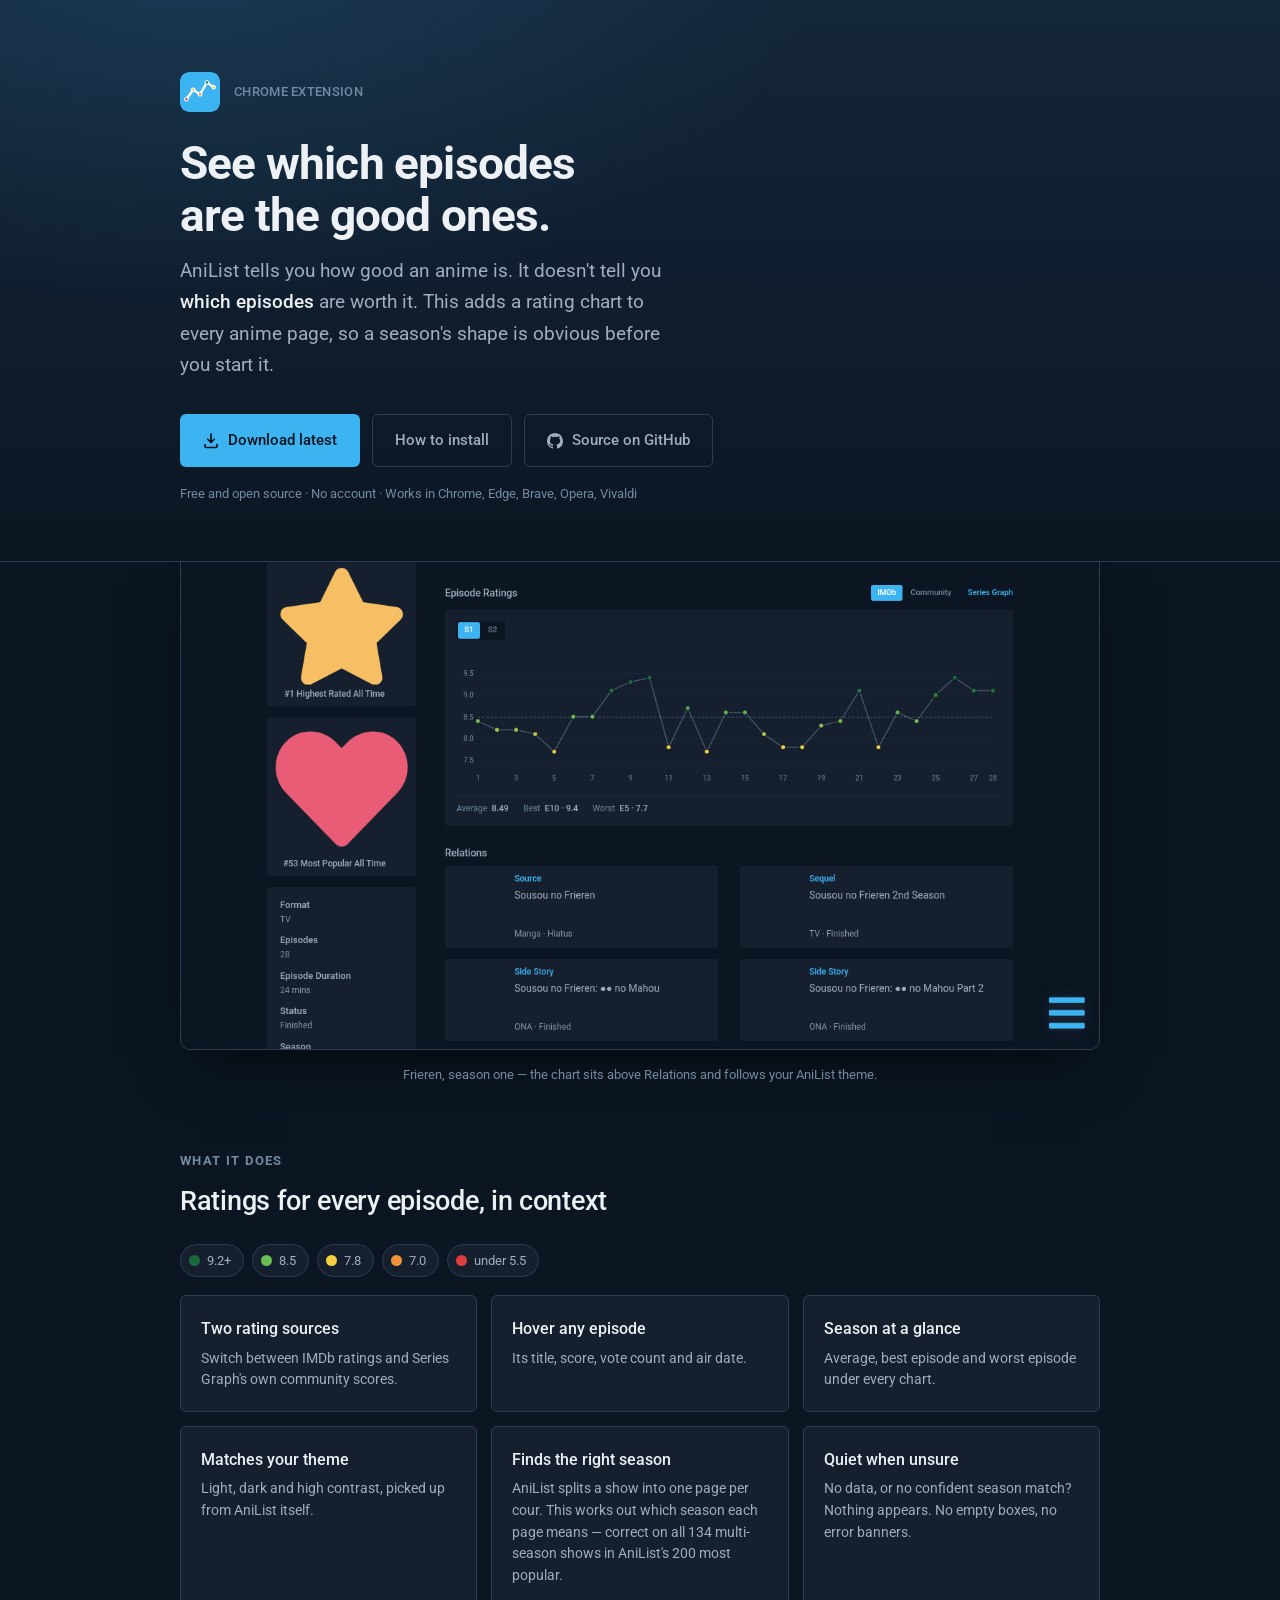
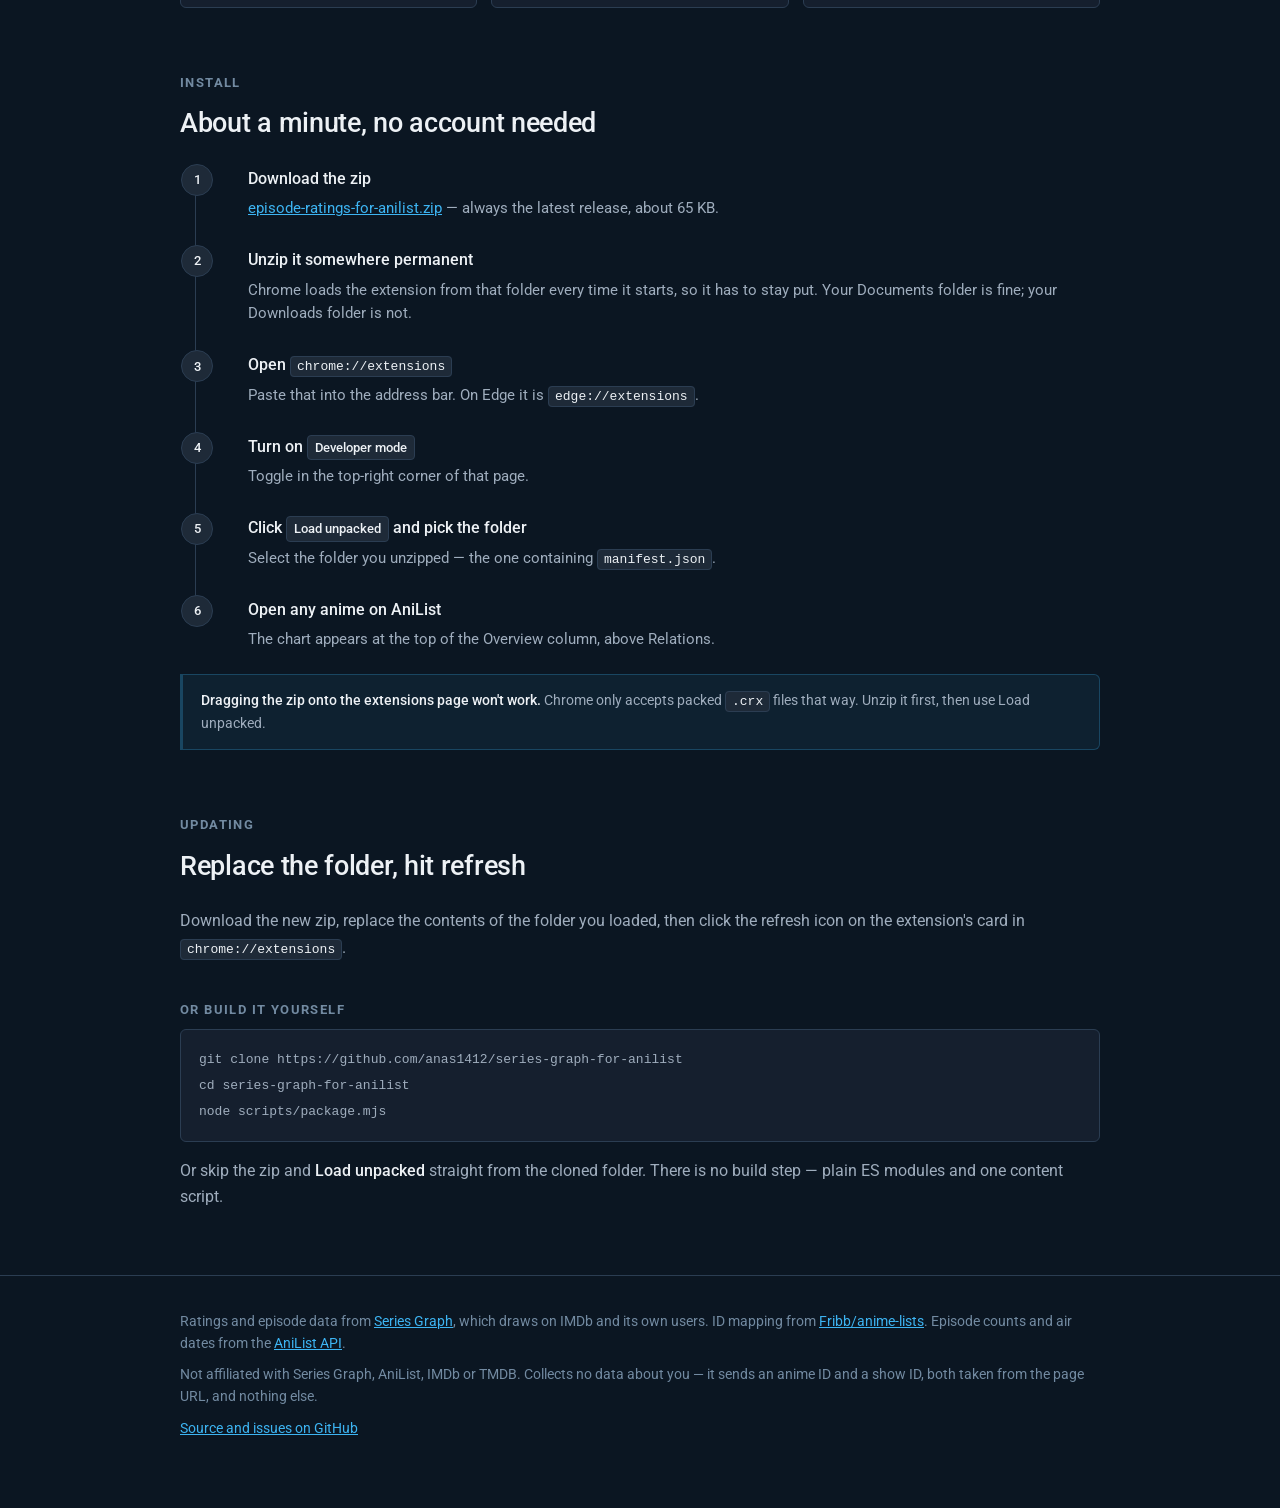
==== docs/index.html @ ab1e8917 "Episode ratings chart on AniList anime pages A Chrome MV3 extension that fetches per-episode ratings" ====
<!doctype html>
<html lang="en">
<head>
<meta charset="utf-8">
<meta name="viewport" content="width=device-width, initial-scale=1">
<title>Episode Ratings for AniList</title>
<meta name="description" content="A Chrome extension that adds a per-episode rating chart to AniList anime pages.">
<meta property="og:title" content="Episode Ratings for AniList">
<meta property="og:description" content="See which episodes are the good ones, right on the AniList page.">
<meta property="og:type" content="website">
<link rel="icon" href="../icons/icon-128.png">
<link rel="preconnect" href="https://fonts.googleapis.com">
<link rel="preconnect" href="https://fonts.gstatic.com" crossorigin>
<link href="https://fonts.googleapis.com/css2?family=Roboto:wght@400;500;700&display=swap" rel="stylesheet">
<style>
  :root {
    --bg: #0b1622;
    --surface: #151f2e;
    --surface-2: #1e2a38;
    --line: #2b3d52;
    --text: #9fadbd;
    --bright: #edf1f5;
    --dim: #728aa1;
    --blue: #3db4f2;
    --green: #6abe54;
    --deep: #186a3b;
    --yellow: #f4d03f;
    --orange: #f0913c;
    --red: #e03e3e;
    --radius: 6px;
  }

  * { box-sizing: border-box; }

  html { scroll-behavior: smooth; }

  body {
    margin: 0;
    background: var(--bg);
    color: var(--text);
    font: 400 16px/1.65 Roboto, -apple-system, BlinkMacSystemFont, "Segoe UI", sans-serif;
    -webkit-font-smoothing: antialiased;
  }

  a { color: var(--blue); }

  .wrap { width: min(920px, 100% - 40px); margin: 0 auto; }

  /* ---------- hero ---------- */

  header {
    position: relative;
    padding: 72px 0 56px;
    background:
      radial-gradient(90% 120% at 15% -10%, rgba(61, 180, 242, 0.14) 0%, transparent 55%),
      linear-gradient(180deg, #14263a 0%, var(--bg) 100%);
    border-bottom: 1px solid var(--line);
    overflow: hidden;
  }

  .brand { display: flex; align-items: center; gap: 14px; margin-bottom: 26px; }
  .brand img { width: 40px; height: 40px; border-radius: 9px; }
  .brand span { font-size: 13px; font-weight: 500; color: var(--dim); letter-spacing: .3px; }

  h1 {
    margin: 0 0 14px;
    font-size: clamp(30px, 5.2vw, 46px);
    font-weight: 700;
    line-height: 1.12;
    letter-spacing: -0.8px;
    color: var(--bright);
  }

  .tagline { margin: 0 0 34px; font-size: clamp(16px, 2.2vw, 19px); max-width: 46ch; }
  .tagline b { color: var(--bright); font-weight: 500; }

  .actions { display: flex; flex-wrap: wrap; gap: 12px; align-items: center; }

  .btn {
    display: inline-flex; align-items: center; gap: 9px;
    padding: 13px 22px; border-radius: var(--radius);
    font-size: 15px; font-weight: 500; text-decoration: none;
    border: 1px solid transparent; transition: background .15s, border-color .15s;
  }
  .btn-main { background: var(--blue); color: #06121c; }
  .btn-main:hover { background: #5cc3f7; }
  .btn-ghost { border-color: var(--line); color: var(--text); }
  .btn-ghost:hover { border-color: var(--dim); color: var(--bright); }
  .btn svg { flex: 0 0 auto; }

  .meta { margin: 16px 0 0; font-size: 13px; color: var(--dim); }
  .meta code { color: var(--text); }

  /* ---------- shot ---------- */

  .shot { margin: -26px 0 0; padding: 0 0 64px; }
  .shot img {
    display: block; width: 100%; height: auto;
    border: 1px solid var(--line); border-radius: 10px;
    box-shadow: 0 24px 60px -20px rgba(0, 0, 0, .75);
  }
  .caption { margin: 14px 0 0; font-size: 13px; color: var(--dim); text-align: center; }

  /* ---------- sections ---------- */

  section { padding: 0 0 64px; }
  h2 {
    margin: 0 0 8px; font-size: 13px; font-weight: 700;
    letter-spacing: 1.4px; text-transform: uppercase; color: var(--dim);
  }
  h3 { margin: 0 0 20px; font-size: clamp(22px, 3.4vw, 27px); font-weight: 500; color: var(--bright); letter-spacing: -.3px; }

  .features { display: grid; grid-template-columns: repeat(auto-fit, minmax(230px, 1fr)); gap: 14px; }
  .feature { padding: 20px; background: var(--surface); border: 1px solid var(--line); border-radius: var(--radius); }
  .feature b { display: block; margin-bottom: 5px; color: var(--bright); font-weight: 500; }
  .feature p { margin: 0; font-size: 14px; line-height: 1.55; }

  /* ---------- steps ---------- */

  ol.steps { margin: 0; padding: 0; list-style: none; counter-reset: step; }
  ol.steps > li {
    counter-increment: step;
    position: relative;
    padding: 0 0 26px 52px;
    border-left: 1px solid var(--line);
    margin-left: 15px;
  }
  ol.steps > li:last-child { border-left-color: transparent; padding-bottom: 0; }
  ol.steps > li::before {
    content: counter(step);
    position: absolute; left: -15px; top: -2px;
    width: 30px; height: 30px; border-radius: 50%;
    background: var(--surface-2); border: 1px solid var(--line);
    color: var(--bright); font-size: 13px; font-weight: 500;
    display: grid; place-items: center;
  }
  ol.steps b { color: var(--bright); font-weight: 500; }
  ol.steps p { margin: 5px 0 0; font-size: 14.5px; }

  kbd {
    display: inline-block; padding: 2px 7px; border-radius: 4px;
    background: var(--surface-2); border: 1px solid var(--line);
    font: 500 13px/1.5 Roboto, sans-serif; color: var(--bright);
  }
  code {
    padding: 2px 6px; border-radius: 4px;
    background: var(--surface-2); border: 1px solid var(--line);
    font-family: ui-monospace, SFMono-Regular, Menlo, Consolas, monospace;
    font-size: 13px; color: var(--bright);
  }
  pre {
    margin: 0; padding: 16px 18px; overflow-x: auto;
    background: var(--surface); border: 1px solid var(--line); border-radius: var(--radius);
  }
  pre code { padding: 0; background: none; border: 0; font-size: 13px; line-height: 1.7; color: var(--text); }

  .note {
    margin-top: 22px; padding: 14px 18px;
    background: rgba(61, 180, 242, .07);
    border: 1px solid rgba(61, 180, 242, .25);
    border-left-width: 3px;
    border-radius: 0 var(--radius) var(--radius) 0;
    font-size: 14px;
  }
  .note b { color: var(--bright); font-weight: 500; }

  /* ---------- scale ---------- */

  .scale { display: flex; flex-wrap: wrap; gap: 8px; margin: 0 0 18px; }
  .chip {
    display: inline-flex; align-items: center; gap: 7px;
    padding: 5px 12px 5px 8px; border-radius: 100px;
    background: var(--surface); border: 1px solid var(--line);
    font-size: 13px;
  }
  .dot { width: 11px; height: 11px; border-radius: 50%; }

  /* ---------- footer ---------- */

  footer {
    padding: 34px 0 60px;
    border-top: 1px solid var(--line);
    font-size: 13.5px; color: var(--dim);
  }
  footer p { margin: 0 0 9px; }

  @media (max-width: 560px) {
    header { padding: 48px 0 40px; }
    .actions { flex-direction: column; align-items: stretch; }
    .btn { justify-content: center; }
  }
</style>
</head>
<body>

<header>
  <div class="wrap">
    <div class="brand">
      <img src="../icons/icon-128.png" alt="">
      <span>CHROME EXTENSION</span>
    </div>
    <h1>See which episodes<br>are the good ones.</h1>
    <p class="tagline">
      AniList tells you how good an anime is. It doesn't tell you <b>which episodes</b>
      are worth it. This adds a rating chart to every anime page, so a season's shape is
      obvious before you start it.
    </p>
    <div class="actions">
      <a class="btn btn-main"
         href="https://github.com/anas1412/series-graph-for-anilist/releases/latest/download/episode-ratings-for-anilist.zip">
        <svg width="16" height="16" viewBox="0 0 16 16" fill="currentColor" aria-hidden="true">
          <path d="M8 1v8.5M8 9.5 4.75 6.25M8 9.5l3.25-3.25" stroke="currentColor" stroke-width="1.7"
                stroke-linecap="round" stroke-linejoin="round" fill="none"/>
          <path d="M2 11.5v1.75A1.25 1.25 0 0 0 3.25 14.5h9.5A1.25 1.25 0 0 0 14 13.25V11.5"
                stroke="currentColor" stroke-width="1.7" stroke-linecap="round" fill="none"/>
        </svg>
        Download latest
      </a>
      <a class="btn btn-ghost" href="#install">How to install</a>
      <a class="btn btn-ghost" href="https://github.com/anas1412/series-graph-for-anilist">
        <svg width="16" height="16" viewBox="0 0 16 16" fill="currentColor" aria-hidden="true">
          <path d="M8 0C3.58 0 0 3.58 0 8c0 3.54 2.29 6.53 5.47 7.59.4.07.55-.17.55-.38
                   0-.19-.01-.82-.01-1.49-2.01.37-2.53-.49-2.69-.94-.09-.23-.48-.94-.82-1.13-.28-.15-.68-.52-.01-.53.63-.01
                   1.08.58 1.23.82.72 1.21 1.87.87 2.33.66.07-.52.28-.87.51-1.07-1.78-.2-3.64-.89-3.64-3.95
                   0-.87.31-1.59.82-2.15-.08-.2-.36-1.02.08-2.12 0 0 .67-.21 2.2.82a7.42 7.42 0 0 1 2-.27c.68 0
                   1.36.09 2 .27 1.53-1.04 2.2-.82 2.2-.82.44 1.1.16 1.92.08 2.12.51.56.82 1.27.82 2.15 0 3.07-1.87
                   3.75-3.65 3.95.29.25.54.73.54 1.48 0 1.07-.01 1.93-.01 2.2 0 .21.15.46.55.38A8.01 8.01 0 0 0 16
                   8c0-4.42-3.58-8-8-8z"/>
        </svg>
        Source on GitHub
      </a>
    </div>
    <p class="meta">Free and open source · No account · Works in Chrome, Edge, Brave, Opera, Vivaldi</p>
  </div>
</header>

<div class="shot">
  <div class="wrap">
    <img src="hero.png"
         alt="An AniList anime page with an Episode Ratings chart added above the Relations section, plotting each episode's score across the season.">
    <p class="caption">Frieren, season one — the chart sits above Relations and follows your AniList theme.</p>
  </div>
</div>

<section>
  <div class="wrap">
    <h2>What it does</h2>
    <h3>Ratings for every episode, in context</h3>
    <div class="scale">
      <span class="chip"><span class="dot" style="background:var(--deep)"></span> 9.2+</span>
      <span class="chip"><span class="dot" style="background:var(--green)"></span> 8.5</span>
      <span class="chip"><span class="dot" style="background:var(--yellow)"></span> 7.8</span>
      <span class="chip"><span class="dot" style="background:var(--orange)"></span> 7.0</span>
      <span class="chip"><span class="dot" style="background:var(--red)"></span> under 5.5</span>
    </div>
    <div class="features">
      <div class="feature">
        <b>Two rating sources</b>
        <p>Switch between IMDb ratings and Series Graph's own community scores.</p>
      </div>
      <div class="feature">
        <b>Hover any episode</b>
        <p>Its title, score, vote count and air date.</p>
      </div>
      <div class="feature">
        <b>Season at a glance</b>
        <p>Average, best episode and worst episode under every chart.</p>
      </div>
      <div class="feature">
        <b>Matches your theme</b>
        <p>Light, dark and high contrast, picked up from AniList itself.</p>
      </div>
      <div class="feature">
        <b>Finds the right season</b>
        <p>AniList splits a show into one page per cour. This works out which season each page means — correct on all 134 multi-season shows in AniList's 200 most popular.</p>
      </div>
      <div class="feature">
        <b>Quiet when unsure</b>
        <p>No data, or no confident season match? Nothing appears. No empty boxes, no error banners.</p>
      </div>
    </div>
  </div>
</section>

<section id="install">
  <div class="wrap">
    <h2>Install</h2>
    <h3>About a minute, no account needed</h3>
    <ol class="steps">
      <li>
        <b>Download the zip</b>
        <p>
          <a href="https://github.com/anas1412/series-graph-for-anilist/releases/latest/download/episode-ratings-for-anilist.zip">episode-ratings-for-anilist.zip</a>
          — always the latest release, about 65&nbsp;KB.
        </p>
      </li>
      <li>
        <b>Unzip it somewhere permanent</b>
        <p>Chrome loads the extension from that folder every time it starts, so it has to stay put. Your Documents folder is fine; your Downloads folder is not.</p>
      </li>
      <li>
        <b>Open <code>chrome://extensions</code></b>
        <p>Paste that into the address bar. On Edge it is <code>edge://extensions</code>.</p>
      </li>
      <li>
        <b>Turn on <kbd>Developer mode</kbd></b>
        <p>Toggle in the top-right corner of that page.</p>
      </li>
      <li>
        <b>Click <kbd>Load unpacked</kbd> and pick the folder</b>
        <p>Select the folder you unzipped — the one containing <code>manifest.json</code>.</p>
      </li>
      <li>
        <b>Open any anime on AniList</b>
        <p>The chart appears at the top of the Overview column, above Relations.</p>
      </li>
    </ol>
    <div class="note">
      <b>Dragging the zip onto the extensions page won't work.</b> Chrome only accepts
      packed <code>.crx</code> files that way. Unzip it first, then use Load unpacked.
    </div>
  </div>
</section>

<section>
  <div class="wrap">
    <h2>Updating</h2>
    <h3>Replace the folder, hit refresh</h3>
    <p style="margin:0 0 18px">
      Download the new zip, replace the contents of the folder you loaded, then click the
      refresh icon on the extension's card in <code>chrome://extensions</code>.
    </p>
    <h2 style="margin-top:38px">Or build it yourself</h2>
    <pre><code>git clone https://github.com/anas1412/series-graph-for-anilist
cd series-graph-for-anilist
node scripts/package.mjs</code></pre>
    <p style="margin:16px 0 0">
      Or skip the zip and <b style="color:var(--bright);font-weight:500">Load unpacked</b>
      straight from the cloned folder. There is no build step — plain ES modules and one
      content script.
    </p>
  </div>
</section>

<footer>
  <div class="wrap">
    <p>
      Ratings and episode data from <a href="https://seriesgraph.com">Series Graph</a>, which
      draws on IMDb and its own users. ID mapping from
      <a href="https://github.com/Fribb/anime-lists">Fribb/anime-lists</a>. Episode counts
      and air dates from the <a href="https://anilist.gitbook.io/anilist-apiv2-docs/">AniList API</a>.
    </p>
    <p>
      Not affiliated with Series Graph, AniList, IMDb or TMDB. Collects no data about you —
      it sends an anime ID and a show ID, both taken from the page URL, and nothing else.
    </p>
    <p><a href="https://github.com/anas1412/series-graph-for-anilist">Source and issues on GitHub</a></p>
  </div>
</footer>

</body>
</html>
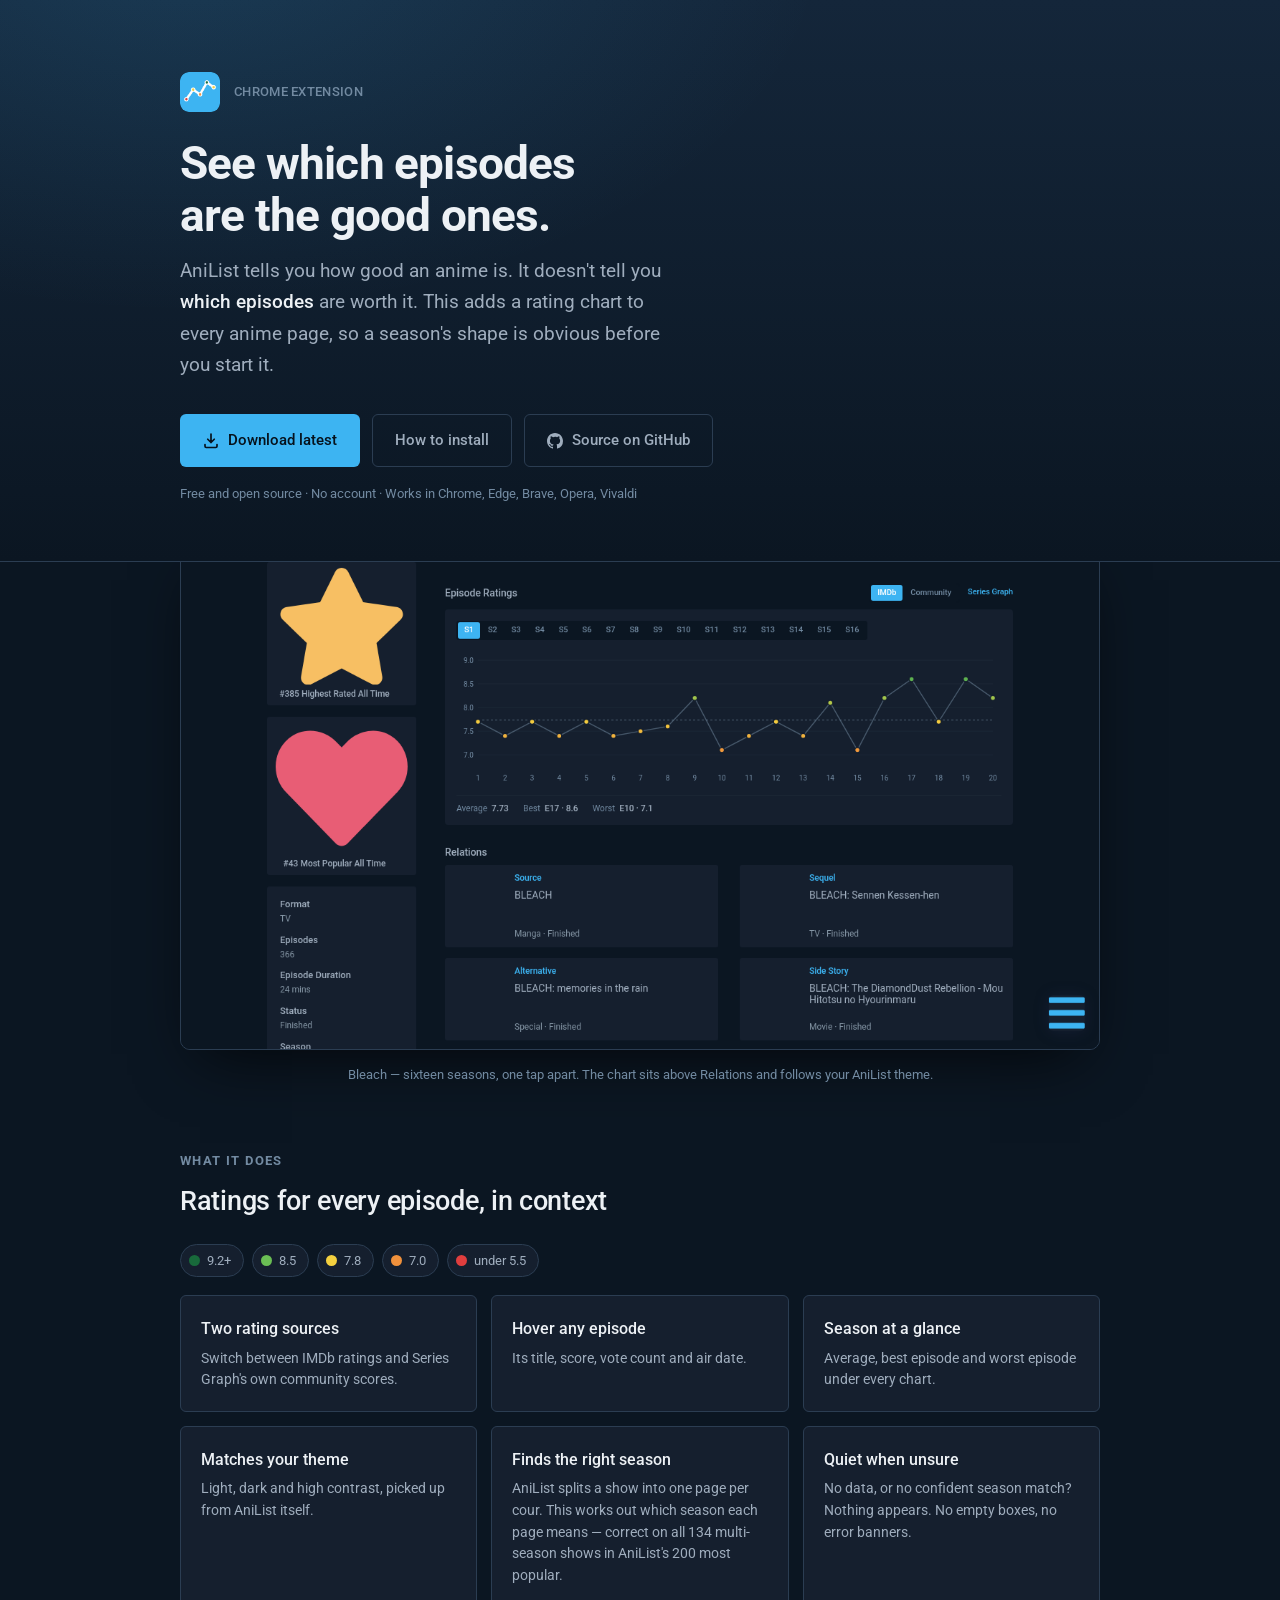
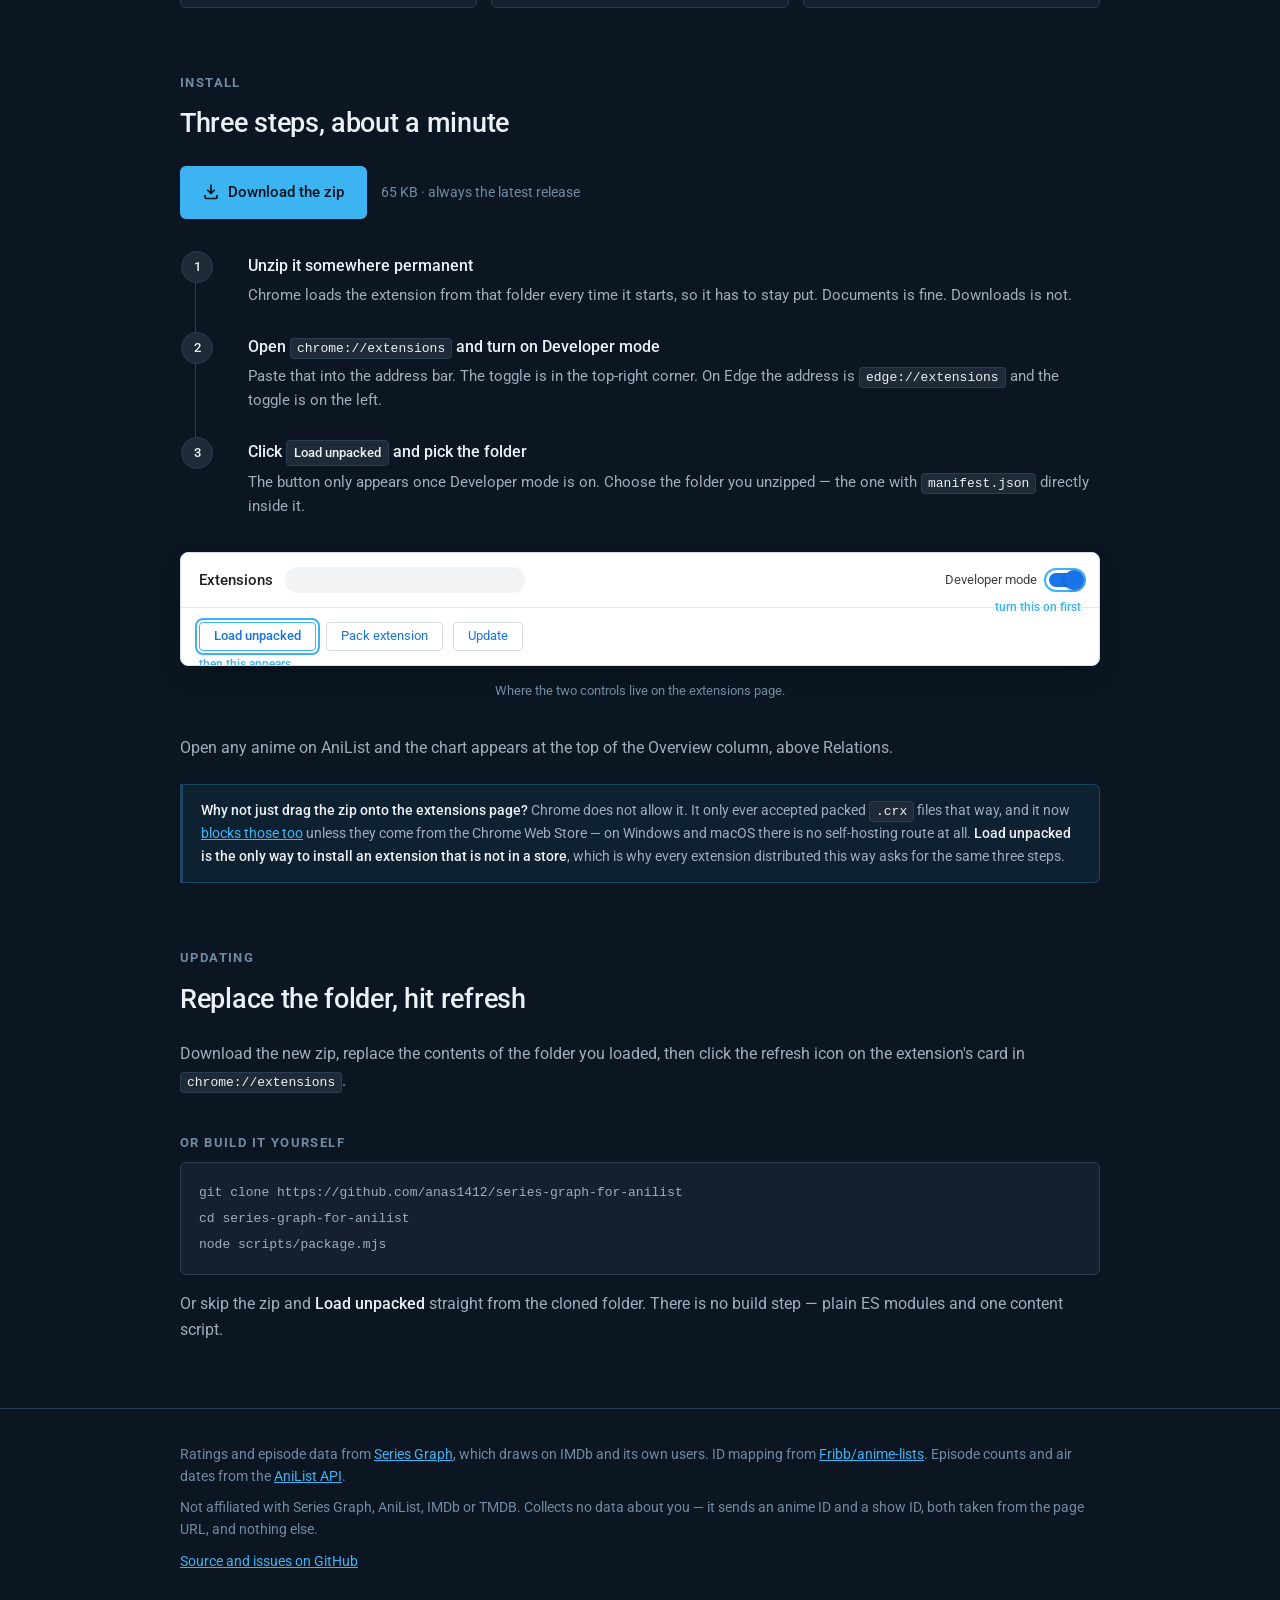
==== commit bc78ab52: "Don't trust a season the dates contradict Fribb maps all four parts of BLEACH: Thousand-Year Blood W" ====
--- a/docs/index.html
+++ b/docs/index.html
@@ -8,7 +8,7 @@
 <meta property="og:title" content="Episode Ratings for AniList">
 <meta property="og:description" content="See which episodes are the good ones, right on the AniList page.">
 <meta property="og:type" content="website">
-<link rel="icon" href="../icons/icon-128.png">
+<link rel="icon" href="icon-128.png">
 <link rel="preconnect" href="https://fonts.googleapis.com">
 <link rel="preconnect" href="https://fonts.gstatic.com" crossorigin>
 <link href="https://fonts.googleapis.com/css2?family=Roboto:wght@400;500;700&display=swap" rel="stylesheet">
@@ -164,6 +164,59 @@
   }
   .note b { color: var(--bright); font-weight: 500; }
 
+  /* ---------- download row ---------- */
+
+  .dl-row { display: flex; flex-wrap: wrap; align-items: center; gap: 14px; margin: 0 0 34px; }
+  .dl-meta { font-size: 13.5px; color: var(--dim); }
+
+  /* ---------- chrome UI diagram ---------- */
+
+  .ui { margin: 34px 0 0; }
+  .ui-chrome {
+    background: #fff; border: 1px solid #d8dde3; border-radius: 8px;
+    overflow: hidden; color: #202124;
+    font: 400 13px/1 Roboto, sans-serif;
+    box-shadow: 0 10px 30px -14px rgba(0, 0, 0, .6);
+  }
+  .ui-bar {
+    display: flex; align-items: center; gap: 12px;
+    padding: 14px 18px; border-bottom: 1px solid #e6e9ed; position: relative;
+  }
+  .ui-title { font-size: 15px; font-weight: 500; }
+  .ui-search { flex: 1; height: 26px; max-width: 240px; border-radius: 13px; background: #f1f3f4; }
+  .ui-toggle-label { margin-left: auto; font-size: 12.5px; color: #3c4043; }
+  .ui-toggle {
+    width: 32px; height: 14px; border-radius: 7px; background: #1a73e8;
+    position: relative; flex: 0 0 auto;
+    outline: 2px solid var(--blue); outline-offset: 3px;
+  }
+  .ui-toggle i {
+    position: absolute; right: -3px; top: -3px;
+    width: 20px; height: 20px; border-radius: 50%; background: #1a73e8;
+    box-shadow: 0 1px 3px rgba(0, 0, 0, .35);
+  }
+  .ui-actions { display: flex; gap: 10px; padding: 14px 18px; position: relative; }
+  .ui-btn {
+    padding: 7px 14px; border-radius: 4px; border: 1px solid #d8dde3;
+    font-size: 12.5px; color: #1a73e8; background: #fff;
+  }
+  .ui-btn-hi { border-color: var(--blue); outline: 2px solid var(--blue); outline-offset: 2px; font-weight: 500; }
+
+  .ui-pin {
+    position: absolute; white-space: nowrap;
+    font: 500 11.5px/1 Roboto, sans-serif; color: var(--blue);
+  }
+  .ui-pin-a { right: 18px; bottom: -6px; }
+  .ui-pin-b { left: 18px; bottom: -6px; }
+
+  .ui figcaption { margin: 14px 0 0; font-size: 13px; color: var(--dim); text-align: center; }
+
+  @media (max-width: 620px) {
+    .ui-search { display: none; }
+    .ui-pin { display: none; }
+    .ui-actions { flex-wrap: wrap; }
+  }
+
   /* ---------- scale ---------- */
 
   .scale { display: flex; flex-wrap: wrap; gap: 8px; margin: 0 0 18px; }
@@ -196,7 +249,7 @@
 <header>
   <div class="wrap">
     <div class="brand">
-      <img src="../icons/icon-128.png" alt="">
+      <img src="icon-128.png" alt="">
       <span>CHROME EXTENSION</span>
     </div>
     <h1>See which episodes<br>are the good ones.</h1>
@@ -237,8 +290,8 @@
 <div class="shot">
   <div class="wrap">
     <img src="hero.png"
-         alt="An AniList anime page with an Episode Ratings chart added above the Relations section, plotting each episode's score across the season.">
-    <p class="caption">Frieren, season one — the chart sits above Relations and follows your AniList theme.</p>
+         alt="An AniList anime page for Bleach with an Episode Ratings chart added above the Relations section, showing sixteen season tabs and each episode's score plotted across season one.">
+    <p class="caption">Bleach — sixteen seasons, one tap apart. The chart sits above Relations and follows your AniList theme.</p>
   </div>
 </div>
 
@@ -285,39 +338,73 @@
 <section id="install">
   <div class="wrap">
     <h2>Install</h2>
-    <h3>About a minute, no account needed</h3>
+    <h3>Three steps, about a minute</h3>
+
+    <div class="dl-row">
+      <a class="btn btn-main"
+         href="https://github.com/anas1412/series-graph-for-anilist/releases/latest/download/episode-ratings-for-anilist.zip">
+        <svg width="16" height="16" viewBox="0 0 16 16" aria-hidden="true">
+          <path d="M8 1v8.5M8 9.5 4.75 6.25M8 9.5l3.25-3.25" stroke="currentColor" stroke-width="1.7"
+                stroke-linecap="round" stroke-linejoin="round" fill="none"/>
+          <path d="M2 11.5v1.75A1.25 1.25 0 0 0 3.25 14.5h9.5A1.25 1.25 0 0 0 14 13.25V11.5"
+                stroke="currentColor" stroke-width="1.7" stroke-linecap="round" fill="none"/>
+        </svg>
+        Download the zip
+      </a>
+      <span class="dl-meta">65&nbsp;KB · always the latest release</span>
+    </div>
+
     <ol class="steps">
       <li>
-        <b>Download the zip</b>
-        <p>
-          <a href="https://github.com/anas1412/series-graph-for-anilist/releases/latest/download/episode-ratings-for-anilist.zip">episode-ratings-for-anilist.zip</a>
-          — always the latest release, about 65&nbsp;KB.
-        </p>
+        <b>Unzip it somewhere permanent</b>
+        <p>Chrome loads the extension from that folder every time it starts, so it has to
+        stay put. Documents is fine. Downloads is not.</p>
       </li>
       <li>
-        <b>Unzip it somewhere permanent</b>
-        <p>Chrome loads the extension from that folder every time it starts, so it has to stay put. Your Documents folder is fine; your Downloads folder is not.</p>
-      </li>
-      <li>
-        <b>Open <code>chrome://extensions</code></b>
-        <p>Paste that into the address bar. On Edge it is <code>edge://extensions</code>.</p>
-      </li>
-      <li>
-        <b>Turn on <kbd>Developer mode</kbd></b>
-        <p>Toggle in the top-right corner of that page.</p>
+        <b>Open <code>chrome://extensions</code> and turn on Developer mode</b>
+        <p>Paste that into the address bar. The toggle is in the top-right corner. On Edge
+        the address is <code>edge://extensions</code> and the toggle is on the left.</p>
       </li>
       <li>
         <b>Click <kbd>Load unpacked</kbd> and pick the folder</b>
-        <p>Select the folder you unzipped — the one containing <code>manifest.json</code>.</p>
-      </li>
-      <li>
-        <b>Open any anime on AniList</b>
-        <p>The chart appears at the top of the Overview column, above Relations.</p>
+        <p>The button only appears once Developer mode is on. Choose the folder you
+        unzipped — the one with <code>manifest.json</code> directly inside it.</p>
       </li>
     </ol>
+
+    <figure class="ui">
+      <div class="ui-chrome">
+        <div class="ui-bar">
+          <span class="ui-title">Extensions</span>
+          <span class="ui-search"></span>
+          <span class="ui-toggle-label">Developer mode</span>
+          <span class="ui-toggle"><i></i></span>
+          <span class="ui-pin ui-pin-a">turn this on first</span>
+        </div>
+        <div class="ui-actions">
+          <span class="ui-btn ui-btn-hi">Load unpacked</span>
+          <span class="ui-btn">Pack extension</span>
+          <span class="ui-btn">Update</span>
+          <span class="ui-pin ui-pin-b">then this appears</span>
+        </div>
+      </div>
+      <figcaption>Where the two controls live on the extensions page.</figcaption>
+    </figure>
+
+    <p style="margin:34px 0 0">
+      Open any anime on AniList and the chart appears at the top of the Overview column,
+      above Relations.
+    </p>
+
     <div class="note">
-      <b>Dragging the zip onto the extensions page won't work.</b> Chrome only accepts
-      packed <code>.crx</code> files that way. Unzip it first, then use Load unpacked.
+      <b>Why not just drag the zip onto the extensions page?</b>
+      Chrome does not allow it. It only ever accepted packed <code>.crx</code> files that
+      way, and it now
+      <a href="https://developer.chrome.com/docs/extensions/how-to/distribute/host-on-linux">blocks
+      those too</a> unless they come from the Chrome Web Store — on Windows and macOS there
+      is no self-hosting route at all. <b>Load unpacked is the only way to install an
+      extension that is not in a store</b>, which is why every extension distributed this
+      way asks for the same three steps.
     </div>
   </div>
 </section>
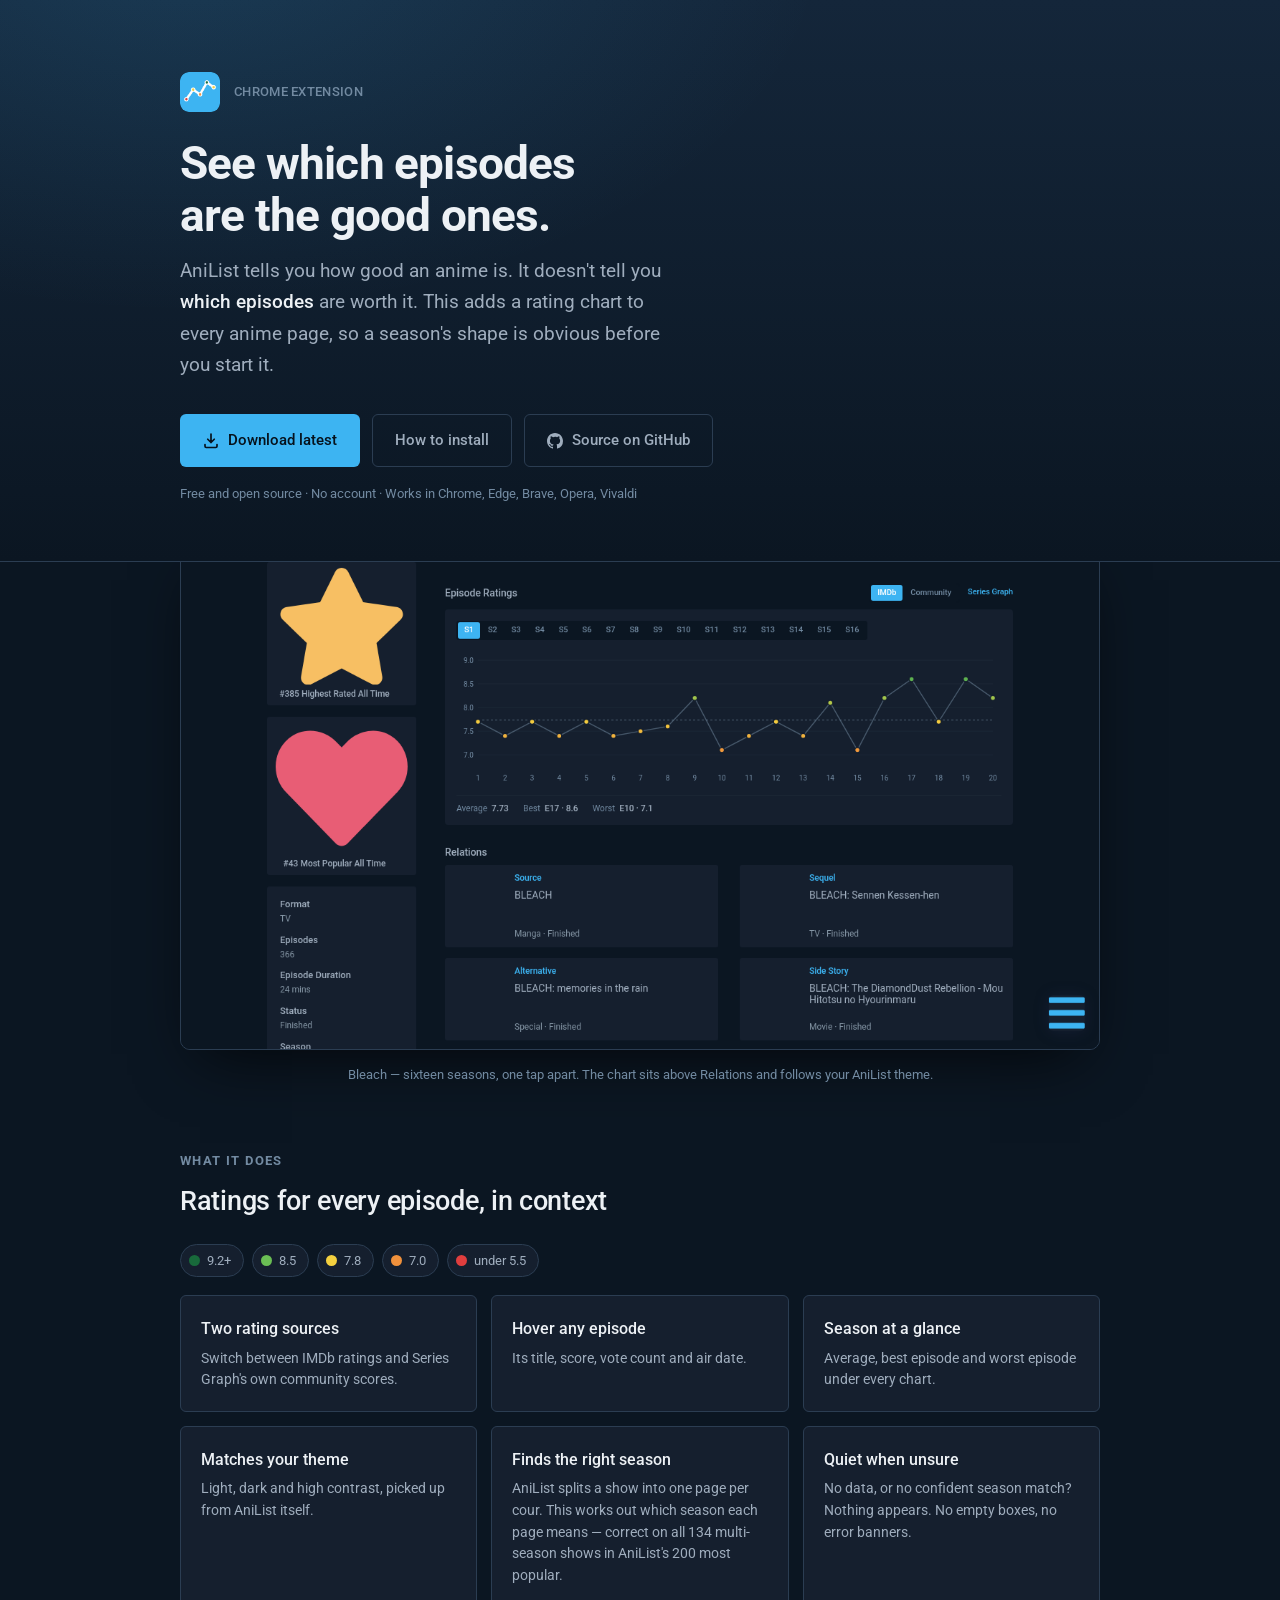
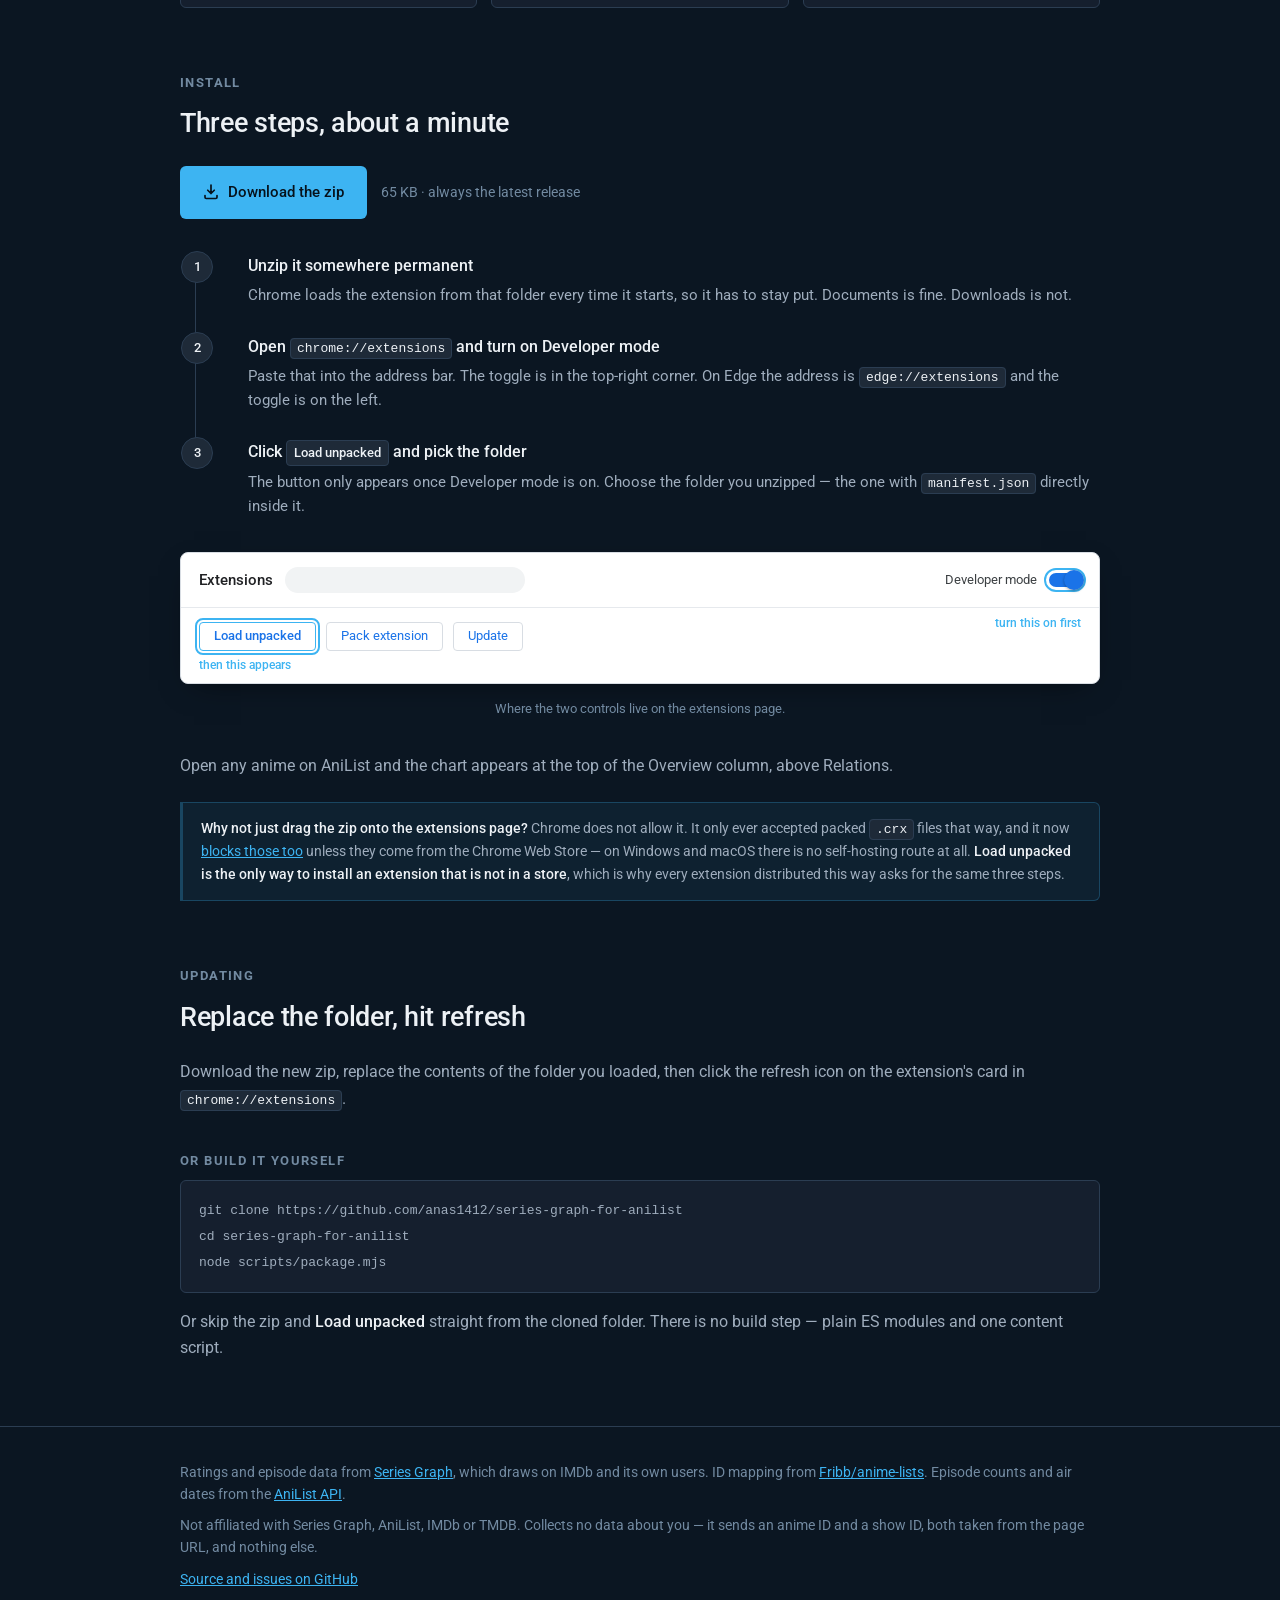
==== commit 5ff1b162: "Keep the diagram's callout labels inside the card The card clips its overflow, so a label positioned" ====
--- a/docs/index.html
+++ b/docs/index.html
@@ -195,7 +195,7 @@
     width: 20px; height: 20px; border-radius: 50%; background: #1a73e8;
     box-shadow: 0 1px 3px rgba(0, 0, 0, .35);
   }
-  .ui-actions { display: flex; gap: 10px; padding: 14px 18px; position: relative; }
+  .ui-actions { display: flex; gap: 10px; padding: 14px 18px 32px; position: relative; }
   .ui-btn {
     padding: 7px 14px; border-radius: 4px; border: 1px solid #d8dde3;
     font-size: 12.5px; color: #1a73e8; background: #fff;
@@ -206,8 +206,8 @@
     position: absolute; white-space: nowrap;
     font: 500 11.5px/1 Roboto, sans-serif; color: var(--blue);
   }
-  .ui-pin-a { right: 18px; bottom: -6px; }
-  .ui-pin-b { left: 18px; bottom: -6px; }
+  .ui-pin-a { right: 18px; bottom: -22px; }
+  .ui-pin-b { left: 18px; bottom: 11px; }
 
   .ui figcaption { margin: 14px 0 0; font-size: 13px; color: var(--dim); text-align: center; }
 
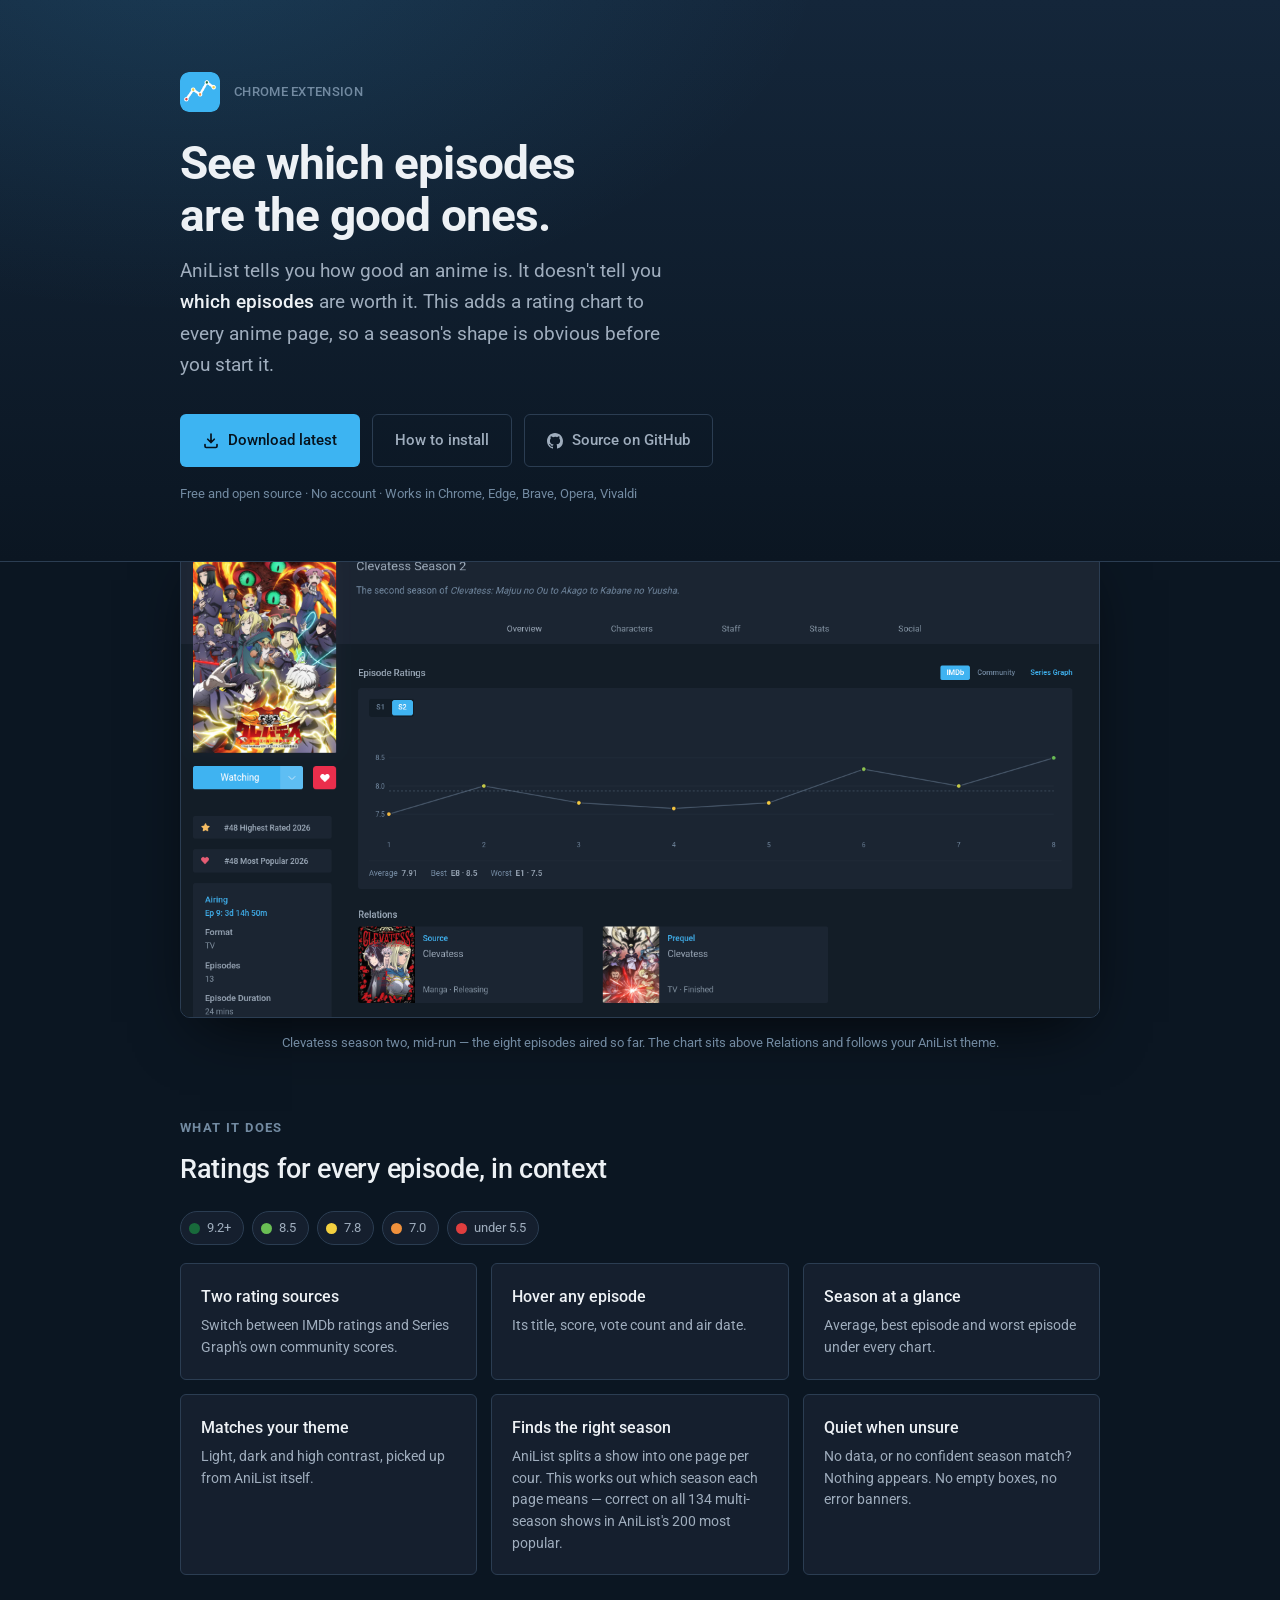
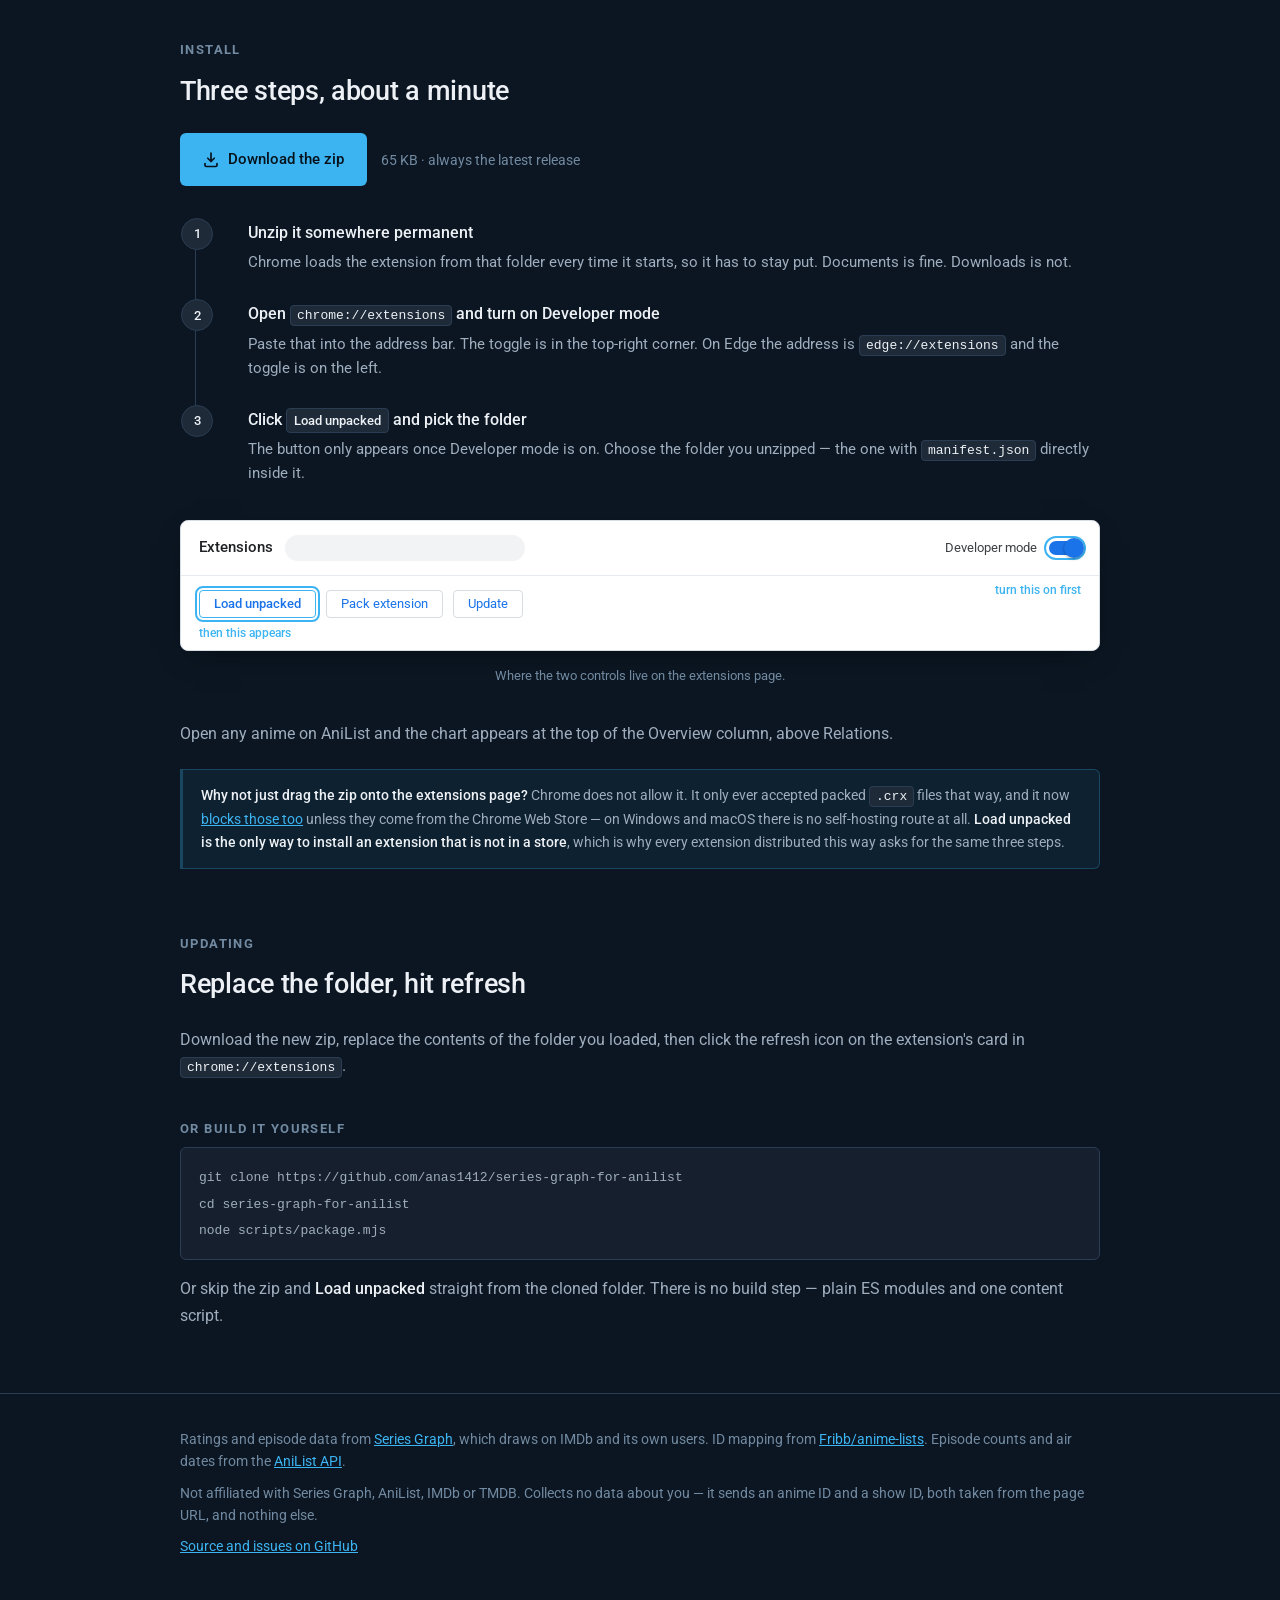
==== commit 21740687: "Use a real signed-in screenshot as the site hero Clevatess season two mid-run, eight episodes in wit" ====
--- a/docs/index.html
+++ b/docs/index.html
@@ -290,8 +290,8 @@
 <div class="shot">
   <div class="wrap">
     <img src="hero.png"
-         alt="An AniList anime page for Bleach with an Episode Ratings chart added above the Relations section, showing sixteen season tabs and each episode's score plotted across season one.">
-    <p class="caption">Bleach — sixteen seasons, one tap apart. The chart sits above Relations and follows your AniList theme.</p>
+         alt="The AniList page for Clevatess Season 2 with an Episode Ratings chart added above the Relations section, plotting the eight episodes that have aired so far.">
+    <p class="caption">Clevatess season two, mid-run — the eight episodes aired so far. The chart sits above Relations and follows your AniList theme.</p>
   </div>
 </div>
 
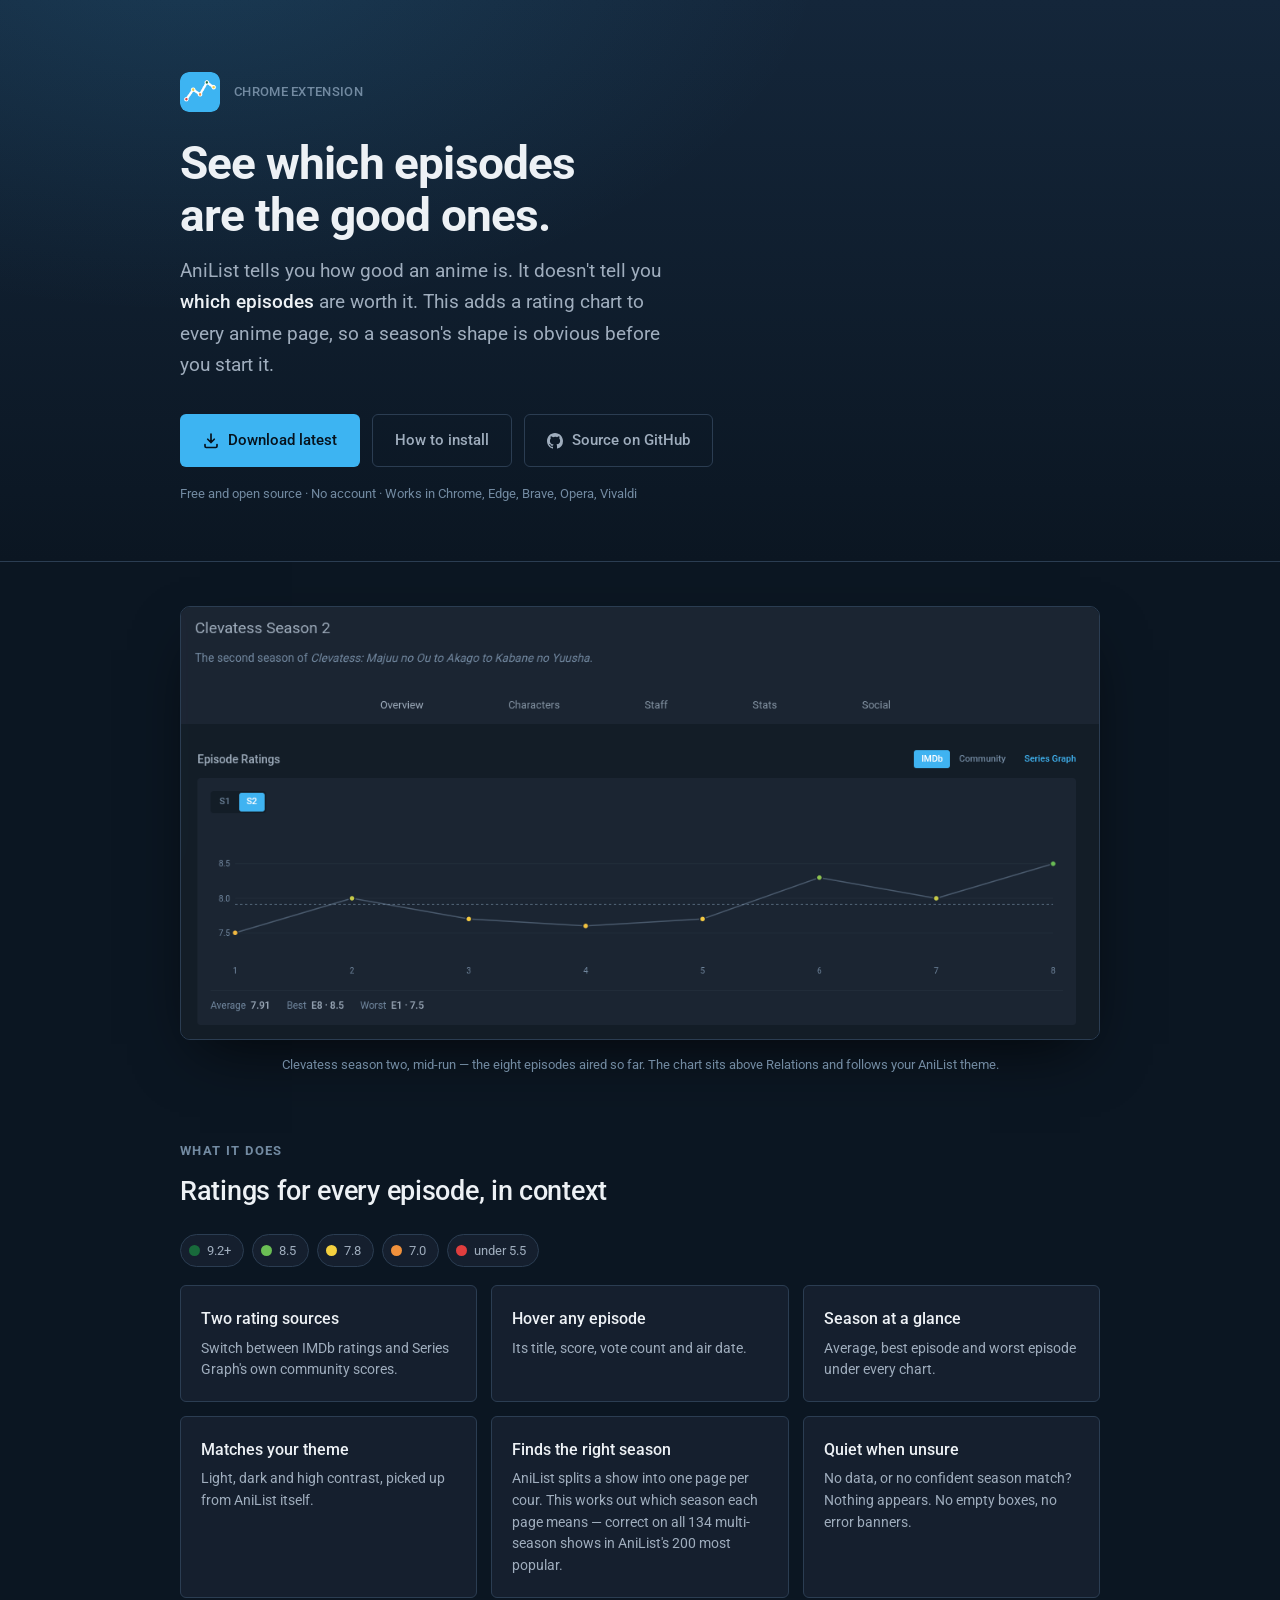
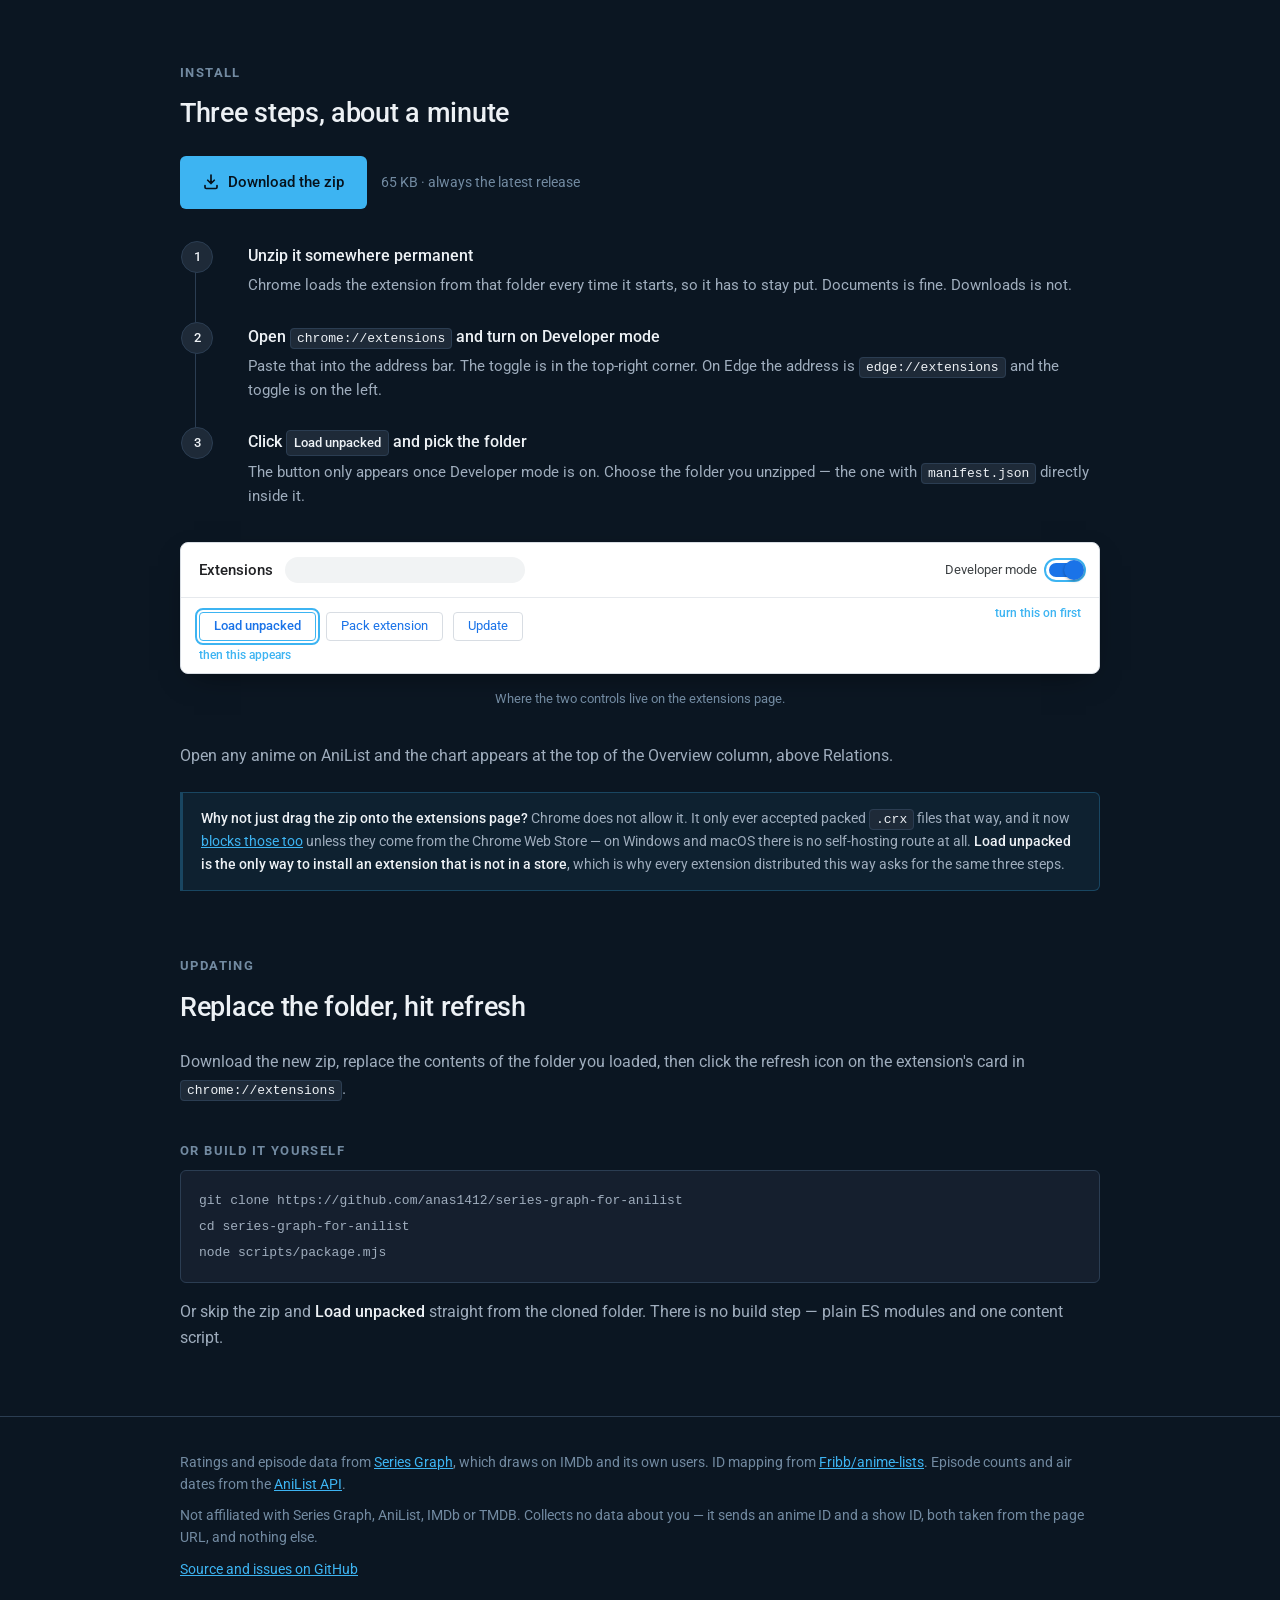
==== commit a1d0d9b7: "Give the hero screenshot room, and crop it to the panel Two things were wrong with it. The negative " ====
--- a/docs/index.html
+++ b/docs/index.html
@@ -93,7 +93,7 @@
 
   /* ---------- shot ---------- */
 
-  .shot { margin: -26px 0 0; padding: 0 0 64px; }
+  .shot { margin: 0; padding: 44px 0 64px; }
   .shot img {
     display: block; width: 100%; height: auto;
     border: 1px solid var(--line); border-radius: 10px;
